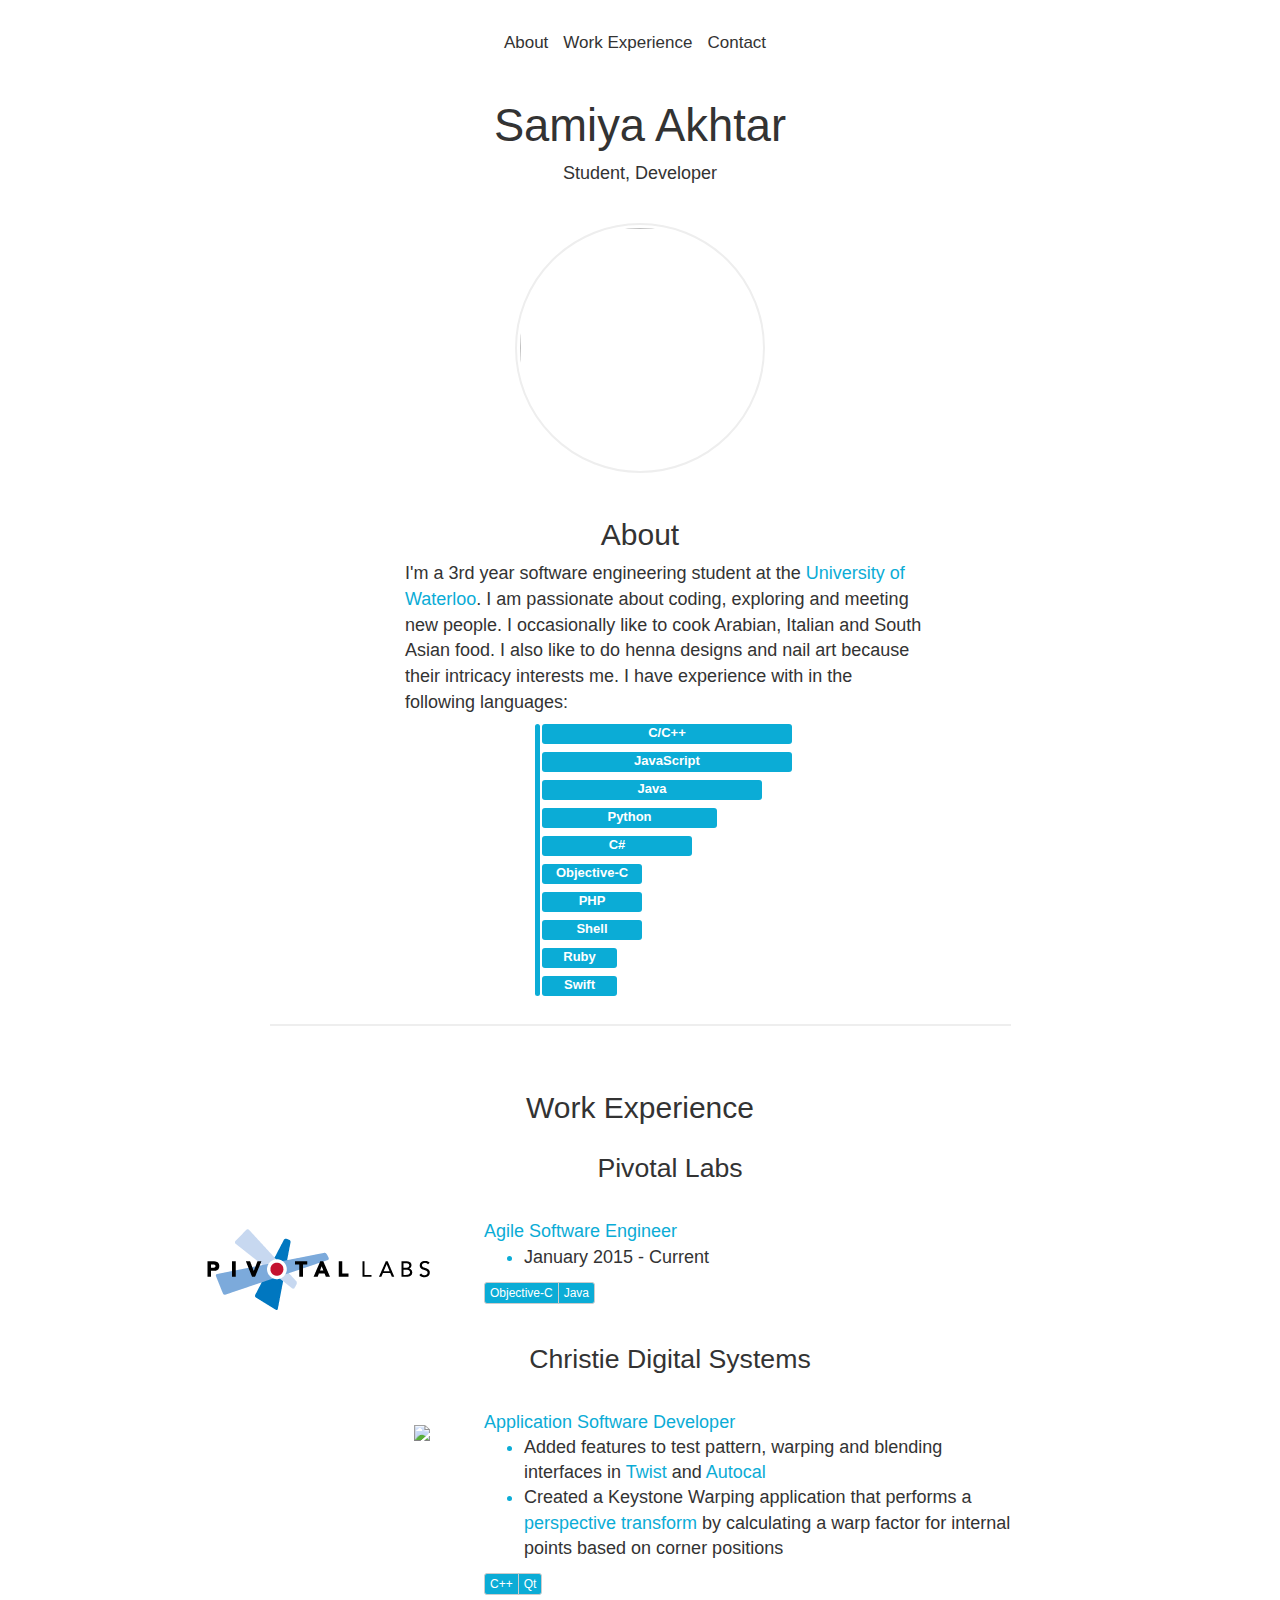
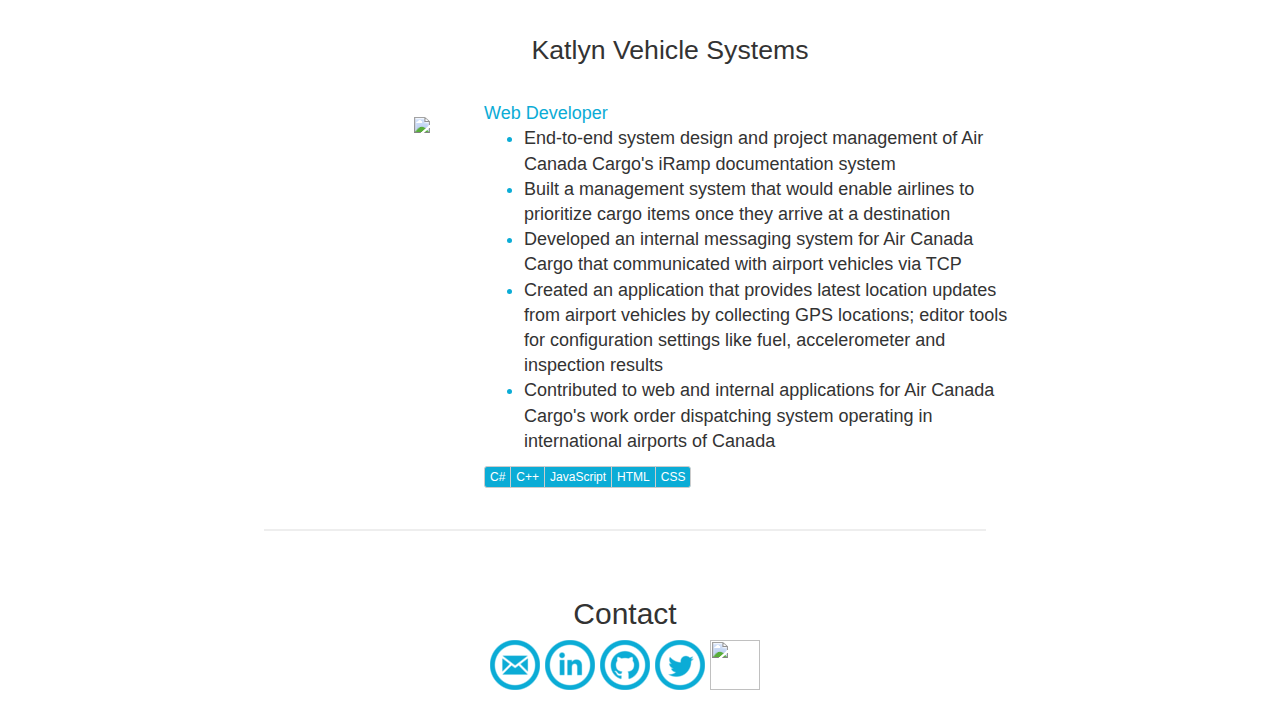
==== test.html @ afdc69ca "Added Pivotal" ====
<!DOCTYPE html>
<html lang="en">
  <head>
    <meta charset="utf-8">
    <meta http-equiv="X-UA-Compatible" content="IE=edge">
    <meta name="viewport" content="width=device-width, initial-scale=1">
    <meta name="description" content="">
    <meta name="author" content="">
    <link rel="icon" href="favicon.ico">
    <title>Samiya Akhtar</title>

    <!-- Bootstrap core CSS -->
    <link href="css/bootstrap.min.css" rel="stylesheet">
    <link href="css/mystyle.css" rel="stylesheet">
    <link href="css/fontawesome.css" rel="stylesheet">
    <link href="css/animate.css" rel="stylesheet">

    <!-- HTML5 shim and Respond.js for IE8 support of HTML5 elements and media queries -->
    <!--[if lt IE 9]>
      <script src="https://oss.maxcdn.com/html5shiv/3.7.2/html5shiv.min.js"></script>
      <script src="https://oss.maxcdn.com/respond/1.4.2/respond.min.js"></script>
    <![endif]-->
  </head>
  <body>
    <!-- starts here -->

    <div class="container">
        <div class="samiya-header" id="home">
            <div id="background">

                <div id="divInformation" class="information-text">
                    <a id="btnAbout">About</a>&nbsp;&nbsp;
                    <a id="btnCourses" style="display: none;">Courses&nbsp;&nbsp;</a>
                    <!-- <a href="#interests" id="btnInterests">Interests&nbsp;&nbsp;</a> -->
                    <a id="btnWE">Work Experience</a>&nbsp;&nbsp;
                    <a id="btnContact">Contact</a>&nbsp;&nbsp;
                </div><br />

                <h1>Samiya Akhtar</h1>
                <p class="">Student, Developer</p>
                <br />

                <img src="../images/samiya.jpg" class="circle-img" />
                

                <div id="divAbout" name="about"><br />
                    <h2>About</h2>
                    <div class="outer-center">
                        <div class="left-center">
                            I'm a 3rd year software engineering student at the <a href="https://uwaterloo.ca/">University of Waterloo</a>. I am passionate about coding, exploring and meeting new people. I occasionally like to cook Arabian, Italian and South Asian food. I also like to do henna designs and nail art because their intricacy interests me. I have experience with in the following languages:

                            <div class="graph-outer">
                                <div class="graph-left"> 
                                    <div class="graph-vertical"></div>
                                </div>
                                <div class="graph-right"> 
                                    <div class="graph-language" style="width: 250px;">C/C++</div>
                                    <div class="graph-language" style="width: 250px;">JavaScript</div>
                                    <div class="graph-language" style="width: 220px;">Java</div>
                                    <div class="graph-language" style="width: 175px;">Python</div>
                                    <div class="graph-language" style="width: 150px;">C#</div>
                                    <div class="graph-language" style="width: 100px;">Objective-C</div>
                                    <div class="graph-language" style="width: 100px;">PHP</div>
                                    <div class="graph-language" style="width: 100px;">Shell</div>
                                    <div class="graph-language" style="width: 75px;">Ruby</div>
                                    <div class="graph-language" style="width: 75px;">Swift</div>
                                </div>
                            </div>
                        </div>
                    </div>
                </div>

                
                <div id="divCourses" name="courses" style="display: none;"><br /><br /><hr>
                    <h2>Courses</h2>
                    <div class="outer-center">
                        <div class="left-center">
                            CS 458: Computer Security and Privacy<br />
                            SE 463: Software Requirements and Specifications<br />
                            CS 343: Concurrent and Parallel Programming<br />
                            CS 348: Introduction to Databases<br />
                            CS 341: Algorithms<br />
                            CS 349: User Interfaces<br />
                            SE 350: Operating Systems<br />
                            SE 380: Introduction to feedback control<br />
                            CS 240: Data structors and Algorithms<br />
                            CS 247: Software Abstraction and Specification<br />
                            MATH 239: Combinatorics<br />
                            CS 241: Foundations of Sequential Programs<br />
                            ECE 222: Digital Computers<br />
                            SE 212: Logic and Computation<br />
                            .. and a few others. 

                        </div>
                    </div>
                </div>


               <!--  <div id="divInterests" name="interests" ><hr><br />
                    <h2>Interests</h2>
                    <div class="outer-center">
                        <div class="left-center">
                            
                        </div>
                    </div>
                </div><hr> -->

                
                <div id="divWE" name="workexperience"><hr><br />
                    <h2>Work Experience</h2>
                    <div id="divPivotal" class="company row">
                        <h3>Pivotal Labs</h3><br />
                        <div class="company-logo ">
                            <img class="hidden-xs" src="../images/pivotal.png" />
                        </div>
                        <div class="lead company-info ">
                            <div class="company-position">
                                Agile Software Engineer<br />
                            </div>

                            <ul>
                                <li>
                                    <span>
                                    January 2015 - Current</a>
                                    </span>
                            </ul>
                            <div class="btn-group btn-group-xs " role="group" >
                                <button type="button" class="btn btn-default language-button">Objective-C</button>
                                <button type="button" class="btn btn-default language-button">Java</button>
                            </div>
                        </div>
                    </div>
                    <div id="divChristie" class="company row">
                        <h3>Christie Digital Systems</h3><br />
                        <div class="company-logo ">
                            <img class="hidden-xs" src="../images/christie.png" />
                        </div>
                        <div class="lead company-info ">
                            <div class="company-position">
                                Application Software Developer<br />
                            </div>

                            <ul>
                                <li>
                                    <span>
                                    Added features to test pattern, warping and blending interfaces in <a href="http://www.christiedigital.com/en-us/3d/products-and-solutions/3d-projection-solutions/christie-twist/pages/default.aspx">Twist</a> and <a href="http://www.christiedigital.com/en-us/3D/products-and-solutions/3d-projection-solutions/christie-autocal/Pages/default.aspx">Autocal</a>
                                    </span>
                                </li>
                                <li>
                                    <span>
                                    Created a Keystone Warping application that performs a <a href="http://en.wikipedia.org/wiki/3D_projection#Perspective_projection">perspective transform</a>
                                    by calculating a warp factor for internal points based on corner positions
                                    </span>
                                </li>
                            </ul>
                            <div class="btn-group btn-group-xs " role="group" >
                                <button type="button" class="btn btn-default language-button">C++</button>
                                <button type="button" class="btn btn-default language-button">Qt</button>
                            </div>
                        </div>
                    </div>
                    
                    <div class="company row">
                        <h3>Katlyn Vehicle Systems</h3><br />
                        <div class="company-logo ">
                            <img class="hidden-xs" src="../images/katlyn.jpg" />
                        </div>
                        <div class=" lead company-info ">
                            <div class="company-position">
                                Web Developer<br />
                            </div>

                            <ul>
                                <li>
                                    <span>
                                    End-to-end system design and project management of Air Canada Cargo's iRamp documentation system 
                                    </span>
                                </li>
                                <li>
                                    <span>
                                    Built a management system that would enable airlines to prioritize cargo items once they arrive at a destination
                                    </span>
                                </li>
                                <li>
                                    <span>
                                    Developed an internal messaging system for Air Canada Cargo that communicated with airport vehicles via TCP
                                    </span>
                                </li>
                                <li>
                                    <span>
                                    Created an application that provides latest location updates from airport
                                     vehicles by collecting GPS locations; editor tools for configuration settings
                                     like fuel, accelerometer and inspection results
                                    </span>
                                </li>
                                <li>
                                    <span>
                                    Contributed to web and internal applications for Air Canada Cargo's work order
                                     dispatching system operating in international airports of Canada
                                    </span>
                                </li>
                            </ul>                           
                            <div class="btn-group btn-group-xs " role="group" >
                                <button type="button" class="btn btn-default language-button">C#</button>
                                <button type="button" class="btn btn-default language-button">C++</button>
                                <button type="button" class="btn btn-default language-button">JavaScript</button>
                                <button type="button" class="btn btn-default language-button">HTML</button>
                                <button type="button" class="btn btn-default language-button">CSS</button>
                            </div>
                        </div>
                    </div>
                </div>

                
                <div name="contact">
                    <div id="divContact" class="row col-xs-12"><hr><br />
                        <h2>Contact</h2>
                        <div class="buttons-row">
                            <div class="social-roll">
                                <a type="button" href="mailto:me@samiya.ca"><img class="social-icon" src="../images/mail.png"/></a>
                            </div>
                            <div class="social-roll">
                                <a type="button" href="https://www.linkedin.com/in/samiyaakhtar"><img class="social-icon" id="linkedin" src="../images/linkedin.png"/></a>
                            </div>
                            <div class="social-roll">
                                <a type="button" href="https://github.com/samiyaakhtar">
                                <img class="social-icon" src="../images/github.png"/></a>
                            </div>
                            <div class="social-roll">
                                <a type="button" href="https://twitter.com/SamiyaAkhtar">
                                <img class="social-icon" id="imgTwitter" src="../images/twitter.png" /></a>
                            </div>
                            <div class="social-roll">
                                <a type="button" href="http://instagram.com/samiyaakhtar">
                                <img class="social-icon" id="imgInstagram" src="../images/instagram.png"/></a>
                            </div>
                        </div>
                    </div>
                    
                </div>
                


                <!-- <br /><br /><div class="lead" style="margin-top: 120px;">This website is under development!</div> -->
            </div>

            
        </div>
      <!-- Ends here -->

    <!-- <div class="container"> -->

        <!-- <div class="starter-template">
            <h1>Samiya Akhtar</h1>
            <p class="lead">This website is under development!</p>
        </div> -->

    </div><!-- /.container -->


    <!-- Bootstrap core JavaScript
    ================================================== -->
    <!-- Placed at the end of the document so the pages load faster -->
    <script src="js/jquery-2.1.1.min.js"></script>
    <script src="js/bootstrap.min.js"></script>
    <!-- <script src="https://ajax.googleapis.com/ajax/libs/jquery/2.1.1/jquery.min.js"></script> -->

    <!-- IE10 viewport hack for Surface/desktop Windows 8 bug -->
  </body>

</html>

<script type="text/javascript">
    $("#btnAbout").click(function() {
        $('html,body').animate({
            scrollTop: $("#divAbout").offset().top},
            'slow');
    });
    $("#btnCourses").click(function() {
        $('html,body').animate({
            scrollTop: $("#divCourses").offset().top},
            'slow');
    });
    $("#btnWE").click(function() {
        $('html,body').animate({
            scrollTop: $("#divWE").offset().top},
            'slow');
    });
    $("#btnContact").click(function() {
        $('html,body').animate({
            scrollTop: $("#divContact").offset().top},
            'slow');
    });
    $("#btnInterests").click(function() {
        $('html,body').animate({
            scrollTop: $("#divInterests").offset().top},
            'slow');
    });

    

</script>
---- css/mystyle.css ----
#background {
    /*background-repeat: repeat-x;*/
    /*background-size: cover;*/
    padding-top: 30px;
    padding-bottom: 30px;
    vertical-align: middle;
    margin-left: auto;
    margin-right: auto;
    white-space: nowrap;
    font-color: white;
    left:0;
    top:0;
    width:100%;
    height: 100%;
}

body {
    /* padding-top: 50px; */
    font-size: 18px;
}

a {
    color: #0BACD6;
    cursor: pointer;
}

h1 {
    font-family: "Arial", sans-serif;
    font-size: 34pt;
    font-weight: 300;
    color: #333333;
}
h2 {
    font-family: "Arial", sans-serif;
    /*font-size: 27pt;*/
    font-weight: 300;
    color: #333333;
}
h3 {
    font-family: "Arial", sans-serif;
    font-size: 20pt;
    font-weight: 300;
    color: #333333;
}

hr {
    margin-top: 20px;
    margin-bottom: 20px;
    border: 0;
    border-top: 2px solid #eeeeee;
    background-color: #eeeeee;
    width: 65%;
}

ul li { 
    color: #0BACD6;
}
ul li span {
    color: #333333;
}
.language-button {
    background-color: #0BACD6;
    color: white;
}

.graph-outer {
    width: 100%;
    margin-left: auto;
    margin-right: auto;
    text-align: center;
    white-space: nowrap;
}

.graph-left {
    /*width: 20%;*/
    height: 100%;
    text-align: right;
    display: inline-block;
    max-width: 105px;
    min-width: 5px;
}

.graph-right {
    /*width: 80%;*/
    height: 100%;
    text-align: left;
    display: inline-block;
    max-width: 400px;
    /*min-width: 250px;*/
}

.graph-language {
    height: 20px;
    background-color: #0BACD6;
    font-size: 13px;
    font-weight: 700;
    vertical-align: middle;
    margin-top: 8px;
    margin-bottom: 8px;
    border-radius: 3px;
    color: white;
    text-align: center;
    position: relative;
    left: -3px;

    -webkit-transition: all ease 0.1s;
    -moz-transition: all ease 0.1s;
    -o-transition: all ease 0.1s;
    -ms-transition: all ease 0.1s;
    transition: all ease 0.1s;
}
.graph-language:hover {
    -webkit-transform:scale(1.05);
    -moz-transform:scale(1.05);
    -o-transform:scale(1.05);
    -ms-transform:scale(1.05);
    transform:scale(1.05) ;
    font-size: 14px;
}

.graph-vertical {
    border-radius: 3px;
    height: 272px;
    width: 5px;
    background-color: #0BACD6;
    text-align: right;
    position: relative;
    float: right;
    margin-top: auto;
    margin-bottom: auto;
    top: 7px;
}

.circle-img {
    border-radius: 50%;
    width: 250px;
    height: 250px;
    border: 2px solid #eeeeee;
    padding: 3px;
}

.company {
    width: 100%;
    margin-left: auto;
    margin-right: auto;
    text-align: center;
    overflow: visible;
    float: left;
    display: inline-block;
    padding-left: 60px;
}

.company-logo {
    /*width: 30%;*/
    height: 100%;
    text-align: right;
    display: inline-block;
    vertical-align: top;
    top: 10px;
    position: relative;
    float: left;
    min-width: 300px;
    max-width: 330px;
}
.company-info {
    /*width: 60%;*/
    height: 100%;
    text-align: left;
    position: relative;
    /*left: 50px;*/
    padding-left: 5%;
    display: inline-block;
    word-wrap: break-word;
    white-space: initial;
    overflow-x: hidden;
    overflow-y: auto;
    /*white-space: pre;*/
    font-size: 18px;
    /*padding-right: 220px;*/
    padding-right: 10%;
    float: left;
    max-width: 700px;
}
.company-position {
    color: #0BACD6;
}
.resume-div {
    white-space: nowrap;
    width: 100%;
    overflow: auto;
}
.resume-line {
    border-left: 3px solid #0BACD6;
    width: 5%;
    display: inline-block;
}

.we-term {
    text-align: right;
    width: 35%;
    display: inline-block;
}

.we-info {
    text-align: left;
    width: 60%;
    display: inline-block;
}

.outer-center {
    margin-left: auto;
    margin-right: auto;
    /*width: 50%;*/
    max-width: 570px;
    text-align: center;
}
.left-center {
    text-align: left;
    margin-left: 50px;
    white-space: initial;
    word-wrap: break-word;
}

.starter-template {
    padding: 40px 15px;
    text-align: center;
}

.buttons-row {
    white-space: nowrap;
    width: 100%;
    text-align: center;
    margin-left: auto;
    margin-right: auto;
    /*position: fixed;*/
    bottom: 25px;
    margin-bottom: 25px;
}

.buttons-row div {
    width: 25%;
    display: inline-block;
}

.social-icon {
    width: 50px;
    height: 50px;
}

.samiya-header {
    margin-left: auto;
    margin-right: auto;
    text-align: center;
    color: #333333 ;
}


.information-text {
    text-align: center;
    margin-left: auto;
    margin-right: auto;
    max-width: 570px;
    min-width: 200px;
}
.information-text a {
    font-size: 17px;
    color: #333333;
    text-decoration: none;
}
.information-text a:hover {
    text-decoration: none;
    color: #0BACD6;
}

.my-button {
    background-color: #0BACD6;
}

.information-text ul{
    display: inline-block;
}

.twitter-roll {
    background-image: url('../images/twitterlogo.png');
}

.twitter-roll:hover {
    background-image: url('../images/twitterlogo.png');
}
.social-roll {
    border-radius: 50%;
    -webkit-transition: all ease 0.3s;
    -moz-transition: all ease 0.3s;
    -o-transition: all ease 0.3s;
    -ms-transition: all ease 0.3s;
    transition: all ease 0.3s;
    max-width: 50px;
    max-height: 50px;
    left: 0px;
    display: inline-block;
    position:relative;
    top:0px;
}
.social-roll:hover {

    /*box-shadow: 0px 0px 2px 1px rgba(0,0,0,0.8);*/
    -webkit-transform:rotate(360deg);
    -moz-transform:rotate(360deg);
    -o-transform:rotate(360deg);
    -ms-transform:rotate(360deg);
    transform:rotate(360deg) ;
    max-width: 50px;
    max-height: 50px;
    left: 0px;
    display: inline-block;
    position:relative;
    top:0px;
}

.social-popout {
    height: 48px;
    width: 48px;
    margin: 10px;
    float: left;
    -webkit-transition: all ease 0.5s;
    -moz-transition: all ease 0.5s;
    -o-transition: all ease 0.5s;
    -ms-transition: all ease 0.5s;
    transition: all ease 0.5s;
}
.social-popout img {
    border-radius: 50%;
    margin: 8px;
    width: 100%;
    box-shadow: 0px 0px 4px 1px rgba(0,0,0,0.8);
    -webkit-transition: all ease 0.5s;
    -moz-transition: all ease 0.5s;
    -o-transition: all ease 0.5s;
    -ms-transition: all ease 0.5s;
    transition: all ease 0.5s;
}
.social-popout img:hover {
    margin: 0px;
    box-shadow: 6px 6px 4px 4px rgba(0,0,0,0.3);
}
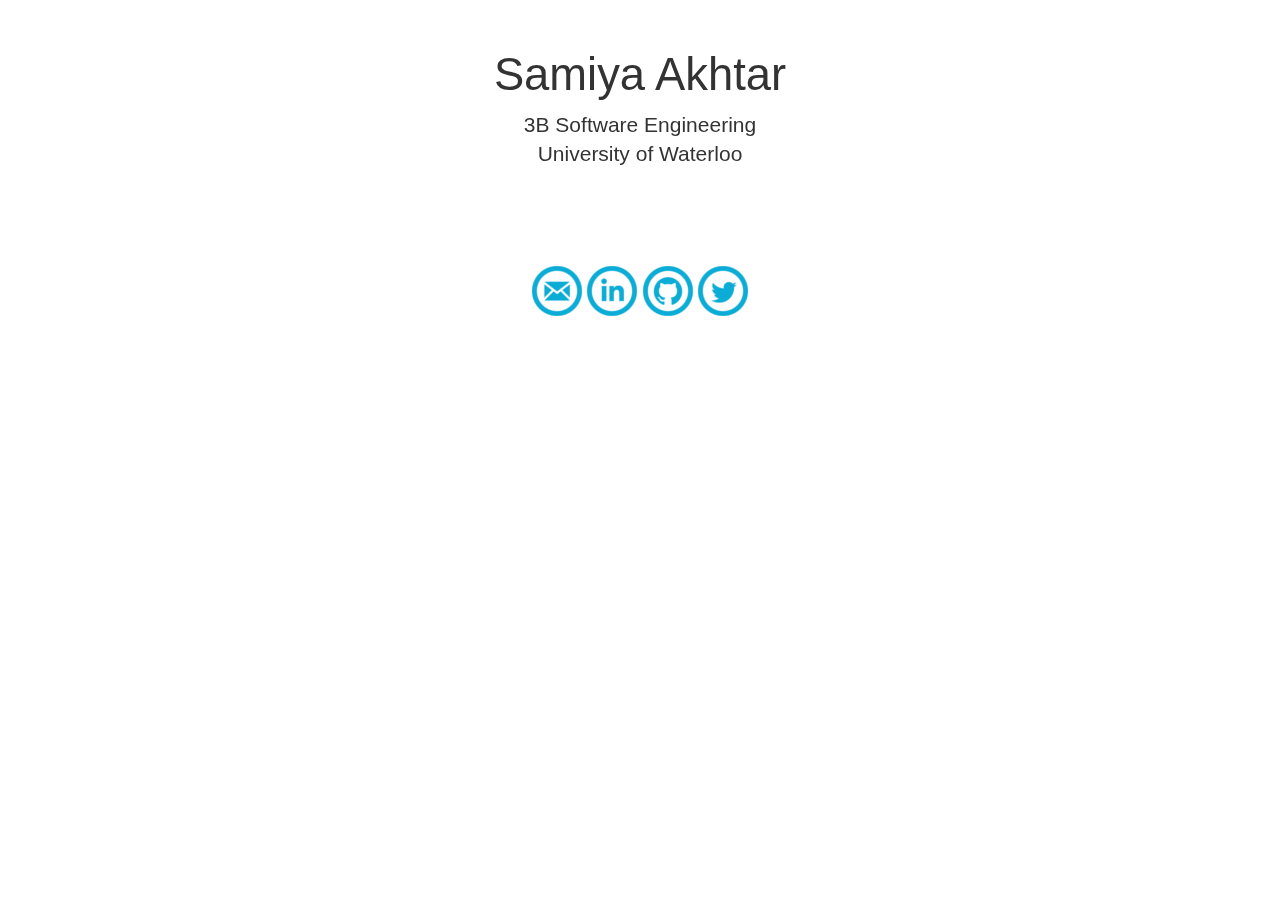
==== commit 79add242: "Deployed new version" ====
--- a/test.html
+++ b/test.html
@@ -7,6 +7,7 @@
     <meta name="description" content="">
     <meta name="author" content="">
     <link rel="icon" href="favicon.ico">
+    <link href="//maxcdn.bootstrapcdn.com/font-awesome/4.2.0/css/font-awesome.min.css" rel="stylesheet">
     <title>Samiya Akhtar</title>
 
     <!-- Bootstrap core CSS -->
@@ -22,238 +23,67 @@
     <![endif]-->
   </head>
   <body>
+    <!-- <nav class="navbar navbar-inverse navbar-fixed-top" role="navigation" style="display: none; height: 0px;">
+      <div class="container">
+        <div class="navbar-header">
+          <button type="button" class="navbar-toggle collapsed" data-toggle="collapse" data-target="#navbar" aria-expanded="false" aria-controls="navbar">
+            <span class="sr-only"></span>
+            <span class="icon-bar"></span>
+            <span class="icon-bar"></span>
+            <span class="icon-bar"></span>
+          </button>
+          <a class="navbar-brand" href="#"></a>
+        </div>
+        <div id="navbar" class="collapse navbar-collapse">
+          <ul class="nav navbar-nav">
+            <li class="active"><a href="#">Home</a></li>
+            <li><a href="#about">About</a></li>
+            <li><a href="#contact">Contact</a></li>
+          </ul>
+        </div>
+      </div>
+    </nav> -->
+
     <!-- starts here -->
 
-    <div class="container">
-        <div class="samiya-header" id="home">
-            <div id="background">
+    <div class="tab-content">
+		<div class="samiya-header" id="home">
+			<div id="background" style="position:fixed; background: url('../images/symphony.png') left top repeat;">
+				<h1>Samiya Akhtar</h1>
+				<p class="lead">3B Software Engineering <br />University of Waterloo</p>
+				<br /><br /><br />
 
-                <div id="divInformation" class="information-text">
-                    <a id="btnAbout">About</a>&nbsp;&nbsp;
-                    <a id="btnCourses" style="display: none;">Courses&nbsp;&nbsp;</a>
-                    <!-- <a href="#interests" id="btnInterests">Interests&nbsp;&nbsp;</a> -->
-                    <a id="btnWE">Work Experience</a>&nbsp;&nbsp;
-                    <a id="btnContact">Contact</a>&nbsp;&nbsp;
-                </div><br />
-
-                <h1>Samiya Akhtar</h1>
-                <p class="">Student, Developer</p>
-                <br />
-
-                <img src="../images/samiya.jpg" class="circle-img" />
-                
-
-                <div id="divAbout" name="about"><br />
-                    <h2>About</h2>
-                    <div class="outer-center">
-                        <div class="left-center">
-                            I'm a 3rd year software engineering student at the <a href="https://uwaterloo.ca/">University of Waterloo</a>. I am passionate about coding, exploring and meeting new people. I occasionally like to cook Arabian, Italian and South Asian food. I also like to do henna designs and nail art because their intricacy interests me. I have experience with in the following languages:
-
-                            <div class="graph-outer">
-                                <div class="graph-left"> 
-                                    <div class="graph-vertical"></div>
-                                </div>
-                                <div class="graph-right"> 
-                                    <div class="graph-language" style="width: 250px;">C/C++</div>
-                                    <div class="graph-language" style="width: 250px;">JavaScript</div>
-                                    <div class="graph-language" style="width: 220px;">Java</div>
-                                    <div class="graph-language" style="width: 175px;">Python</div>
-                                    <div class="graph-language" style="width: 150px;">C#</div>
-                                    <div class="graph-language" style="width: 100px;">Objective-C</div>
-                                    <div class="graph-language" style="width: 100px;">PHP</div>
-                                    <div class="graph-language" style="width: 100px;">Shell</div>
-                                    <div class="graph-language" style="width: 75px;">Ruby</div>
-                                    <div class="graph-language" style="width: 75px;">Swift</div>
-                                </div>
-                            </div>
-                        </div>
-                    </div>
-                </div>
-
-                
-                <div id="divCourses" name="courses" style="display: none;"><br /><br /><hr>
-                    <h2>Courses</h2>
-                    <div class="outer-center">
-                        <div class="left-center">
-                            CS 458: Computer Security and Privacy<br />
-                            SE 463: Software Requirements and Specifications<br />
-                            CS 343: Concurrent and Parallel Programming<br />
-                            CS 348: Introduction to Databases<br />
-                            CS 341: Algorithms<br />
-                            CS 349: User Interfaces<br />
-                            SE 350: Operating Systems<br />
-                            SE 380: Introduction to feedback control<br />
-                            CS 240: Data structors and Algorithms<br />
-                            CS 247: Software Abstraction and Specification<br />
-                            MATH 239: Combinatorics<br />
-                            CS 241: Foundations of Sequential Programs<br />
-                            ECE 222: Digital Computers<br />
-                            SE 212: Logic and Computation<br />
-                            .. and a few others. 
-
-                        </div>
-                    </div>
-                </div>
+				<div class="buttons-row">
+					<div class="social-roll">
+						<a type="button" href="mailto:me@samiya.ca"><img class="social-icon" src="../images/mail.png"/></a>
+					</div>
+					<div class="social-roll">
+						<a type="button" href="https://www.linkedin.com/in/samiyaakhtar"><img class="social-icon" id="linkedin" src="../images/linkedin.png"/></a>
+					</div>
+					<div class="social-roll">
+						<a type="button" href="https://github.com/samiyaakhtar">
+						<img class="social-icon" src="../images/github.png"/></a>
+					</div>
+					<div class="social-roll">
+						<a type="button" href="https://twitter.com/SamiyaAkhtar">
+						<img class="social-icon" id="imgTwitter" src="../images/twitter.png" /></a>
+					</div>
+	        	</div>
 
 
-               <!--  <div id="divInterests" name="interests" ><hr><br />
-                    <h2>Interests</h2>
-                    <div class="outer-center">
-                        <div class="left-center">
-                            
-                        </div>
-                    </div>
-                </div><hr> -->
+				<!-- <br /><br /><div class="lead" style="margin-top: 120px;">This website is under development!</div> -->
+			</div>
 
-                
-                <div id="divWE" name="workexperience"><hr><br />
-                    <h2>Work Experience</h2>
-                    <div id="divPivotal" class="company row">
-                        <h3>Pivotal Labs</h3><br />
-                        <div class="company-logo ">
-                            <img class="hidden-xs" src="../images/pivotal.png" />
-                        </div>
-                        <div class="lead company-info ">
-                            <div class="company-position">
-                                Agile Software Engineer<br />
-                            </div>
-
-                            <ul>
-                                <li>
-                                    <span>
-                                    January 2015 - Current</a>
-                                    </span>
-                            </ul>
-                            <div class="btn-group btn-group-xs " role="group" >
-                                <button type="button" class="btn btn-default language-button">Objective-C</button>
-                                <button type="button" class="btn btn-default language-button">Java</button>
-                            </div>
-                        </div>
-                    </div>
-                    <div id="divChristie" class="company row">
-                        <h3>Christie Digital Systems</h3><br />
-                        <div class="company-logo ">
-                            <img class="hidden-xs" src="../images/christie.png" />
-                        </div>
-                        <div class="lead company-info ">
-                            <div class="company-position">
-                                Application Software Developer<br />
-                            </div>
-
-                            <ul>
-                                <li>
-                                    <span>
-                                    Added features to test pattern, warping and blending interfaces in <a href="http://www.christiedigital.com/en-us/3d/products-and-solutions/3d-projection-solutions/christie-twist/pages/default.aspx">Twist</a> and <a href="http://www.christiedigital.com/en-us/3D/products-and-solutions/3d-projection-solutions/christie-autocal/Pages/default.aspx">Autocal</a>
-                                    </span>
-                                </li>
-                                <li>
-                                    <span>
-                                    Created a Keystone Warping application that performs a <a href="http://en.wikipedia.org/wiki/3D_projection#Perspective_projection">perspective transform</a>
-                                    by calculating a warp factor for internal points based on corner positions
-                                    </span>
-                                </li>
-                            </ul>
-                            <div class="btn-group btn-group-xs " role="group" >
-                                <button type="button" class="btn btn-default language-button">C++</button>
-                                <button type="button" class="btn btn-default language-button">Qt</button>
-                            </div>
-                        </div>
-                    </div>
-                    
-                    <div class="company row">
-                        <h3>Katlyn Vehicle Systems</h3><br />
-                        <div class="company-logo ">
-                            <img class="hidden-xs" src="../images/katlyn.jpg" />
-                        </div>
-                        <div class=" lead company-info ">
-                            <div class="company-position">
-                                Web Developer<br />
-                            </div>
-
-                            <ul>
-                                <li>
-                                    <span>
-                                    End-to-end system design and project management of Air Canada Cargo's iRamp documentation system 
-                                    </span>
-                                </li>
-                                <li>
-                                    <span>
-                                    Built a management system that would enable airlines to prioritize cargo items once they arrive at a destination
-                                    </span>
-                                </li>
-                                <li>
-                                    <span>
-                                    Developed an internal messaging system for Air Canada Cargo that communicated with airport vehicles via TCP
-                                    </span>
-                                </li>
-                                <li>
-                                    <span>
-                                    Created an application that provides latest location updates from airport
-                                     vehicles by collecting GPS locations; editor tools for configuration settings
-                                     like fuel, accelerometer and inspection results
-                                    </span>
-                                </li>
-                                <li>
-                                    <span>
-                                    Contributed to web and internal applications for Air Canada Cargo's work order
-                                     dispatching system operating in international airports of Canada
-                                    </span>
-                                </li>
-                            </ul>                           
-                            <div class="btn-group btn-group-xs " role="group" >
-                                <button type="button" class="btn btn-default language-button">C#</button>
-                                <button type="button" class="btn btn-default language-button">C++</button>
-                                <button type="button" class="btn btn-default language-button">JavaScript</button>
-                                <button type="button" class="btn btn-default language-button">HTML</button>
-                                <button type="button" class="btn btn-default language-button">CSS</button>
-                            </div>
-                        </div>
-                    </div>
-                </div>
-
-                
-                <div name="contact">
-                    <div id="divContact" class="row col-xs-12"><hr><br />
-                        <h2>Contact</h2>
-                        <div class="buttons-row">
-                            <div class="social-roll">
-                                <a type="button" href="mailto:me@samiya.ca"><img class="social-icon" src="../images/mail.png"/></a>
-                            </div>
-                            <div class="social-roll">
-                                <a type="button" href="https://www.linkedin.com/in/samiyaakhtar"><img class="social-icon" id="linkedin" src="../images/linkedin.png"/></a>
-                            </div>
-                            <div class="social-roll">
-                                <a type="button" href="https://github.com/samiyaakhtar">
-                                <img class="social-icon" src="../images/github.png"/></a>
-                            </div>
-                            <div class="social-roll">
-                                <a type="button" href="https://twitter.com/SamiyaAkhtar">
-                                <img class="social-icon" id="imgTwitter" src="../images/twitter.png" /></a>
-                            </div>
-                            <div class="social-roll">
-                                <a type="button" href="http://instagram.com/samiyaakhtar">
-                                <img class="social-icon" id="imgInstagram" src="../images/instagram.png"/></a>
-                            </div>
-                        </div>
-                    </div>
-                    
-                </div>
-                
-
-
-                <!-- <br /><br /><div class="lead" style="margin-top: 120px;">This website is under development!</div> -->
-            </div>
-
-            
+			
         </div>
       <!-- Ends here -->
 
     <!-- <div class="container"> -->
 
-        <!-- <div class="starter-template">
-            <h1>Samiya Akhtar</h1>
-            <p class="lead">This website is under development!</p>
-        </div> -->
+		<!-- <div class="starter-template">
+			<h1>Samiya Akhtar</h1>
+			<p class="lead">This website is under development!</p>
+		</div> -->
 
     </div><!-- /.container -->
 
@@ -263,40 +93,22 @@
     <!-- Placed at the end of the document so the pages load faster -->
     <script src="js/jquery-2.1.1.min.js"></script>
     <script src="js/bootstrap.min.js"></script>
-    <!-- <script src="https://ajax.googleapis.com/ajax/libs/jquery/2.1.1/jquery.min.js"></script> -->
-
     <!-- IE10 viewport hack for Surface/desktop Windows 8 bug -->
   </body>
 
 </html>
 
 <script type="text/javascript">
-    $("#btnAbout").click(function() {
-        $('html,body').animate({
-            scrollTop: $("#divAbout").offset().top},
-            'slow');
-    });
-    $("#btnCourses").click(function() {
-        $('html,body').animate({
-            scrollTop: $("#divCourses").offset().top},
-            'slow');
-    });
-    $("#btnWE").click(function() {
-        $('html,body').animate({
-            scrollTop: $("#divWE").offset().top},
-            'slow');
-    });
-    $("#btnContact").click(function() {
-        $('html,body').animate({
-            scrollTop: $("#divContact").offset().top},
-            'slow');
-    });
-    $("#btnInterests").click(function() {
-        $('html,body').animate({
-            scrollTop: $("#divInterests").offset().top},
-            'slow');
-    });
+	function showimage(id, image) {
+		document.getElementById(id).innerHTML = "<img id=\"" + id + "\" class=\"social-roll\" src=\"" + image + "\" onhover=\"showimage('" + id + "', '" + image + "')\"/>";
 
-    
-
+		$(id).on({
+			 "mouseover" : function() {
+			    this.src = image;
+			  },
+			  "mouseout" : function() {
+			    this.src = image;
+			  }
+			});
+	}
 </script>